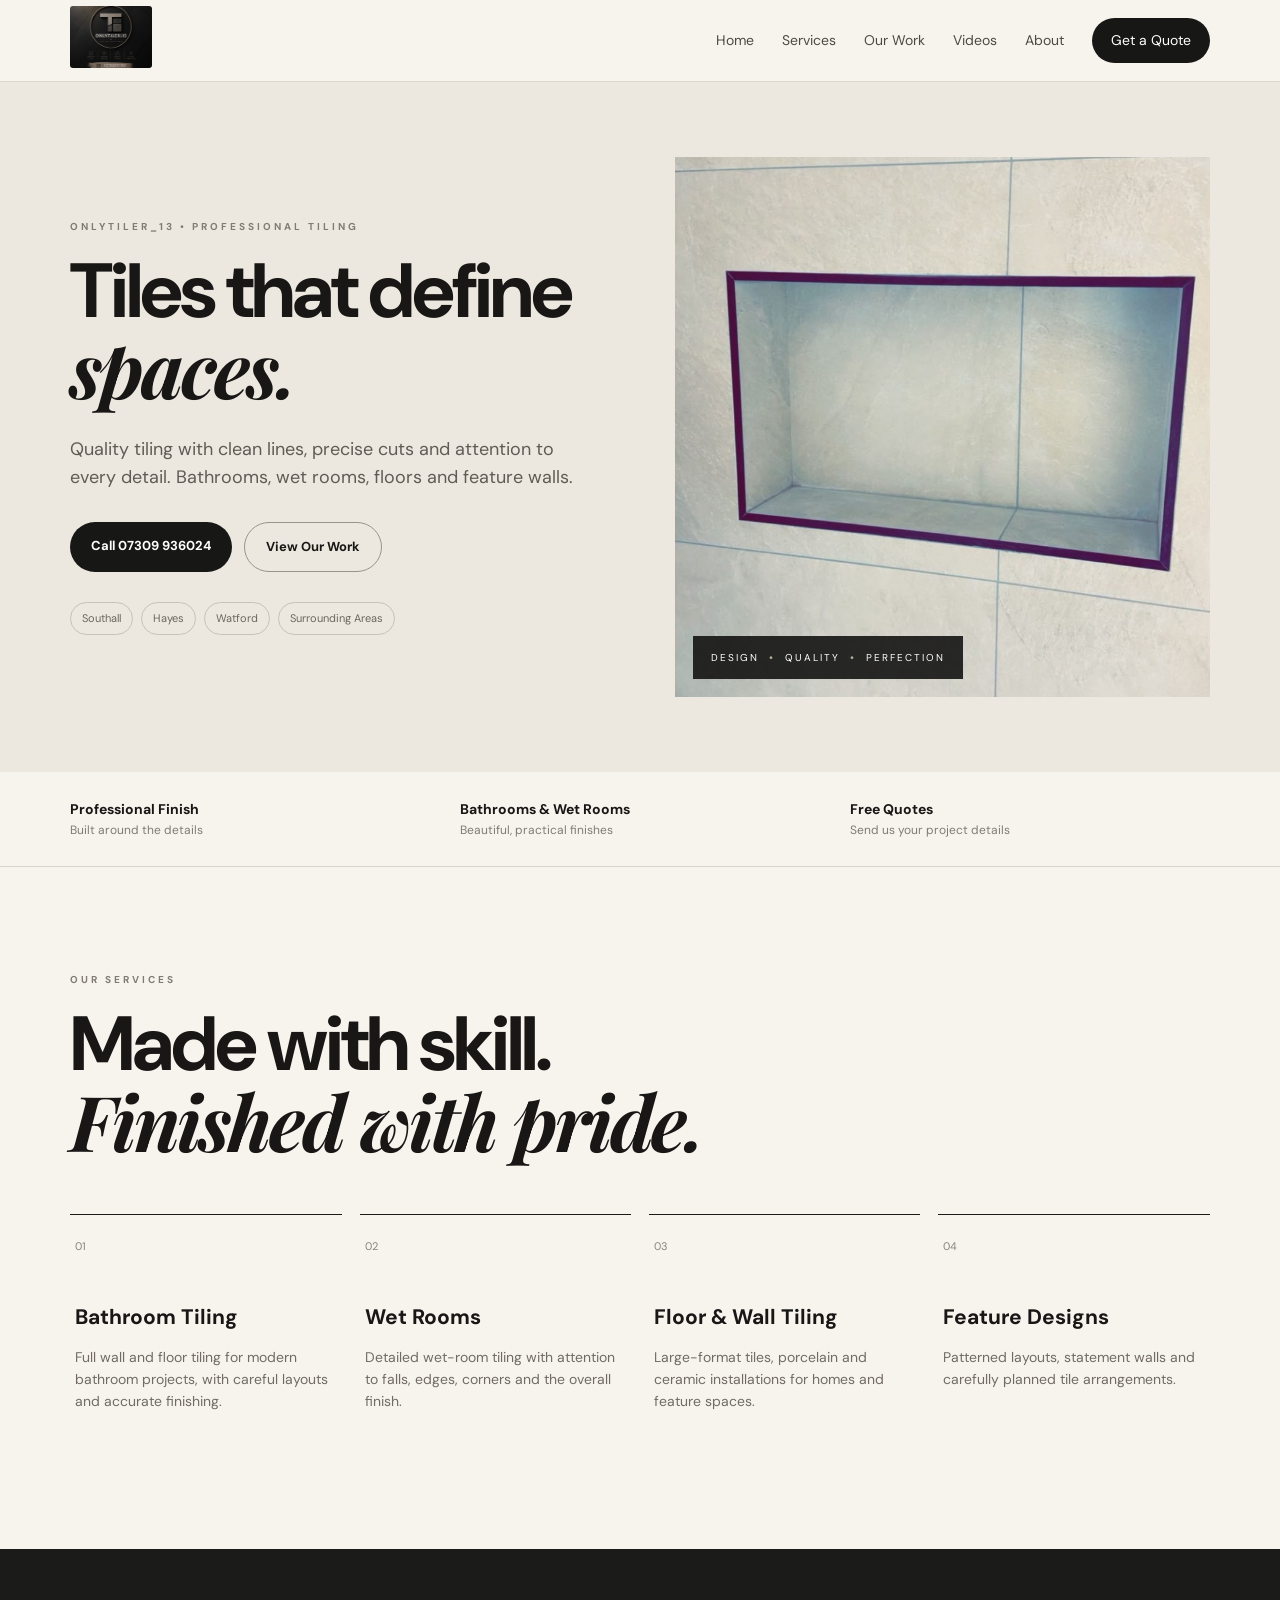
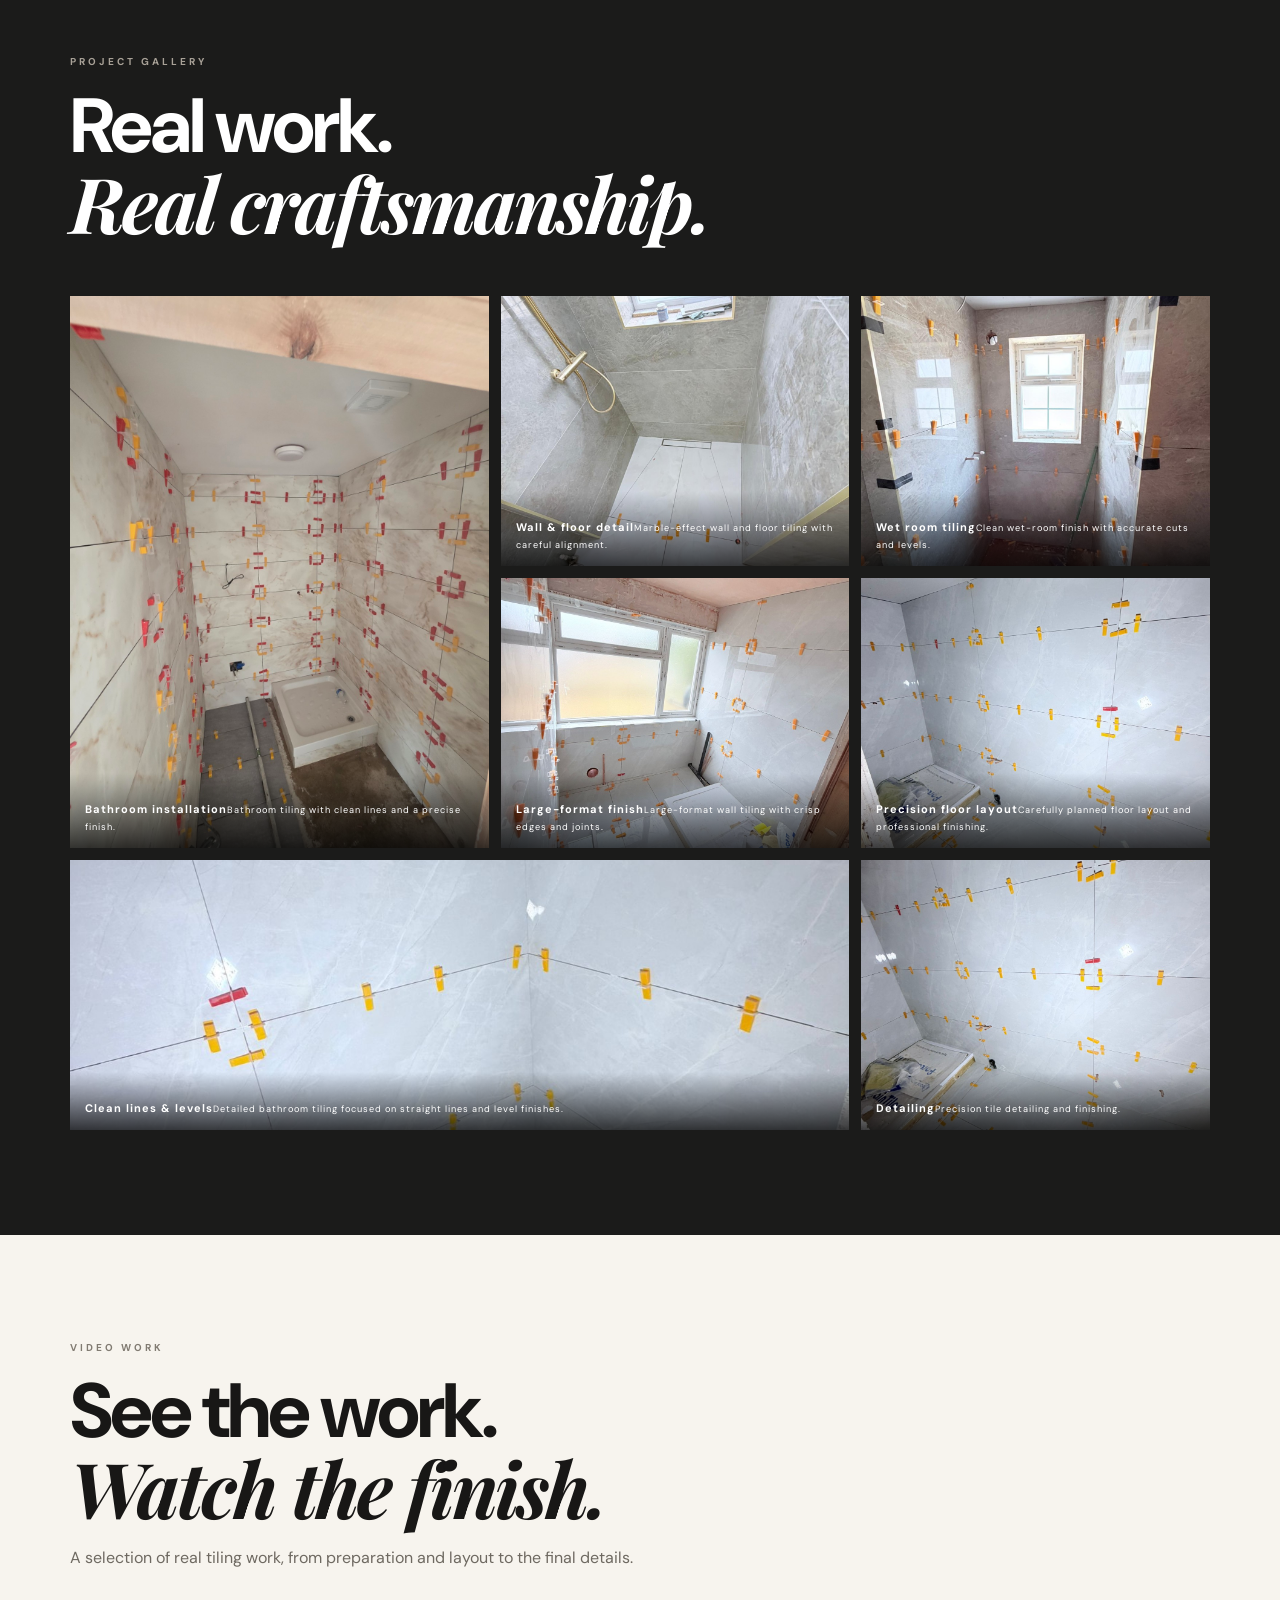
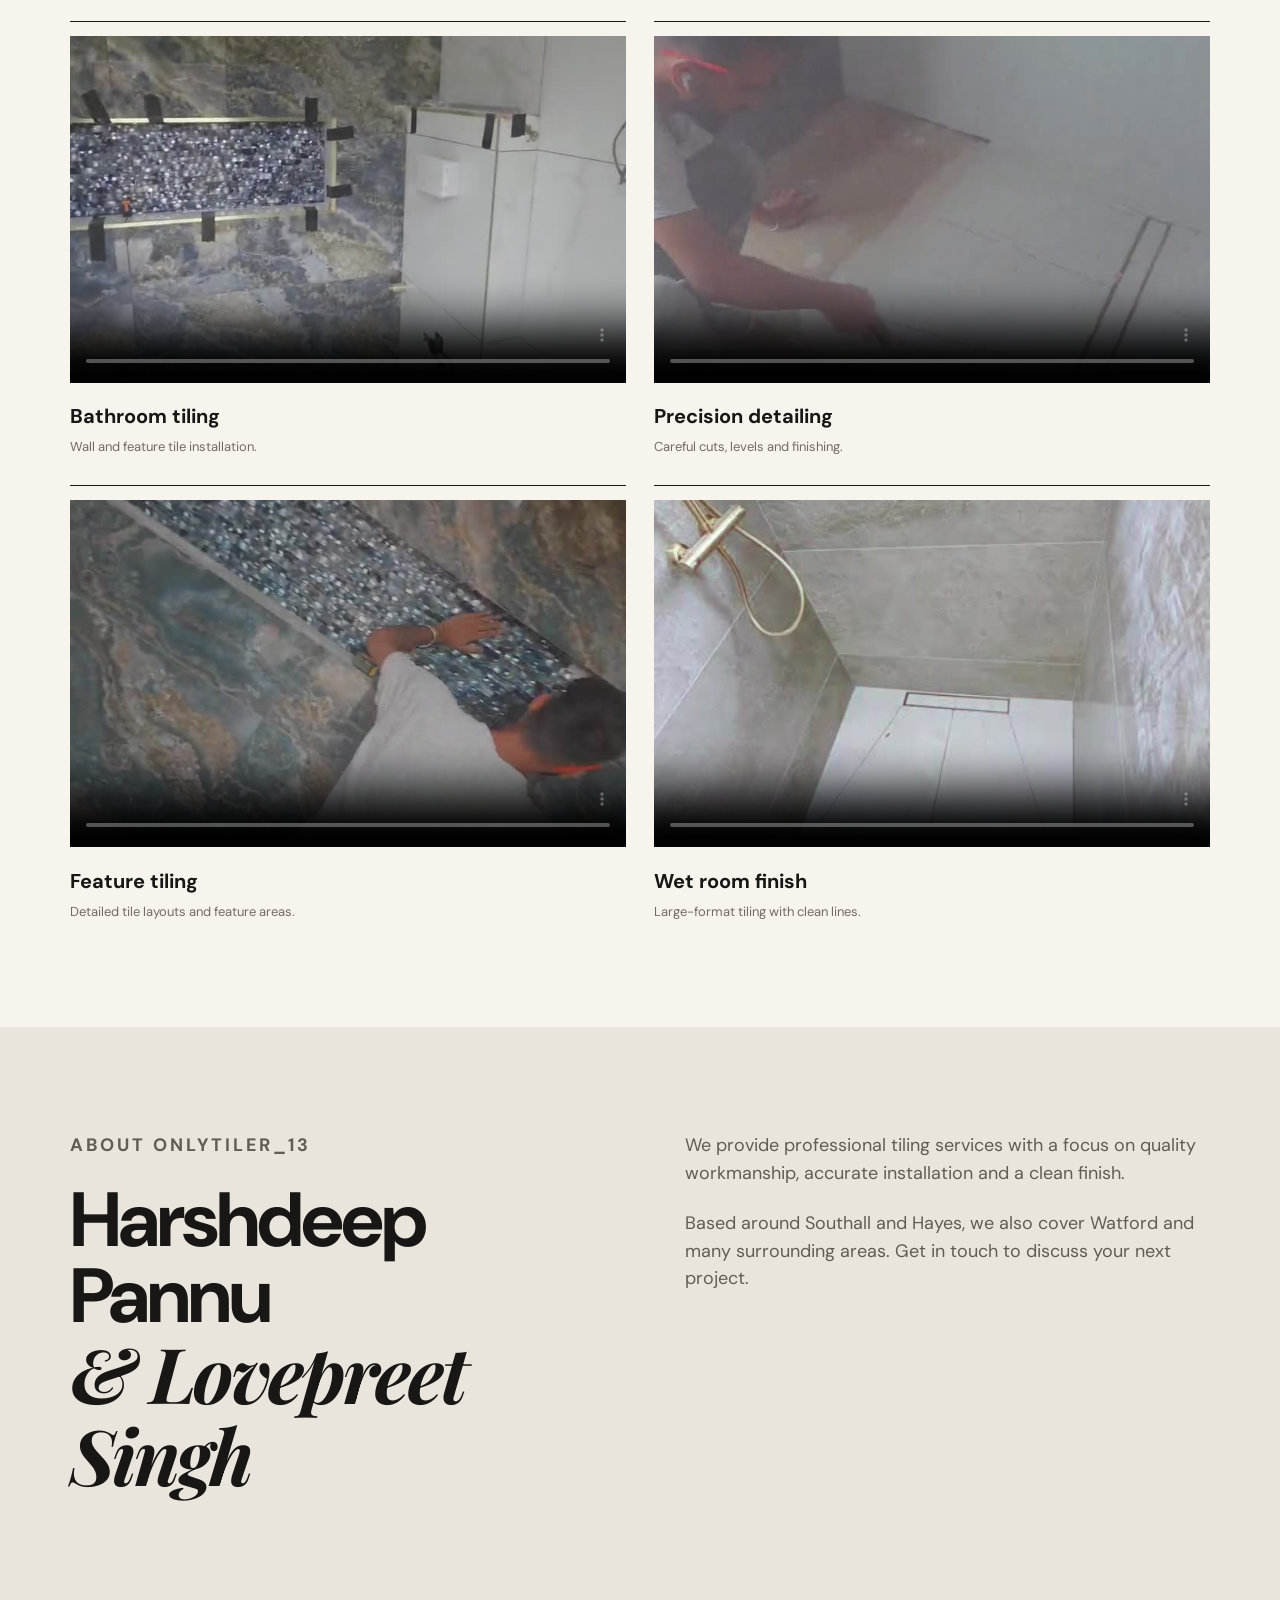
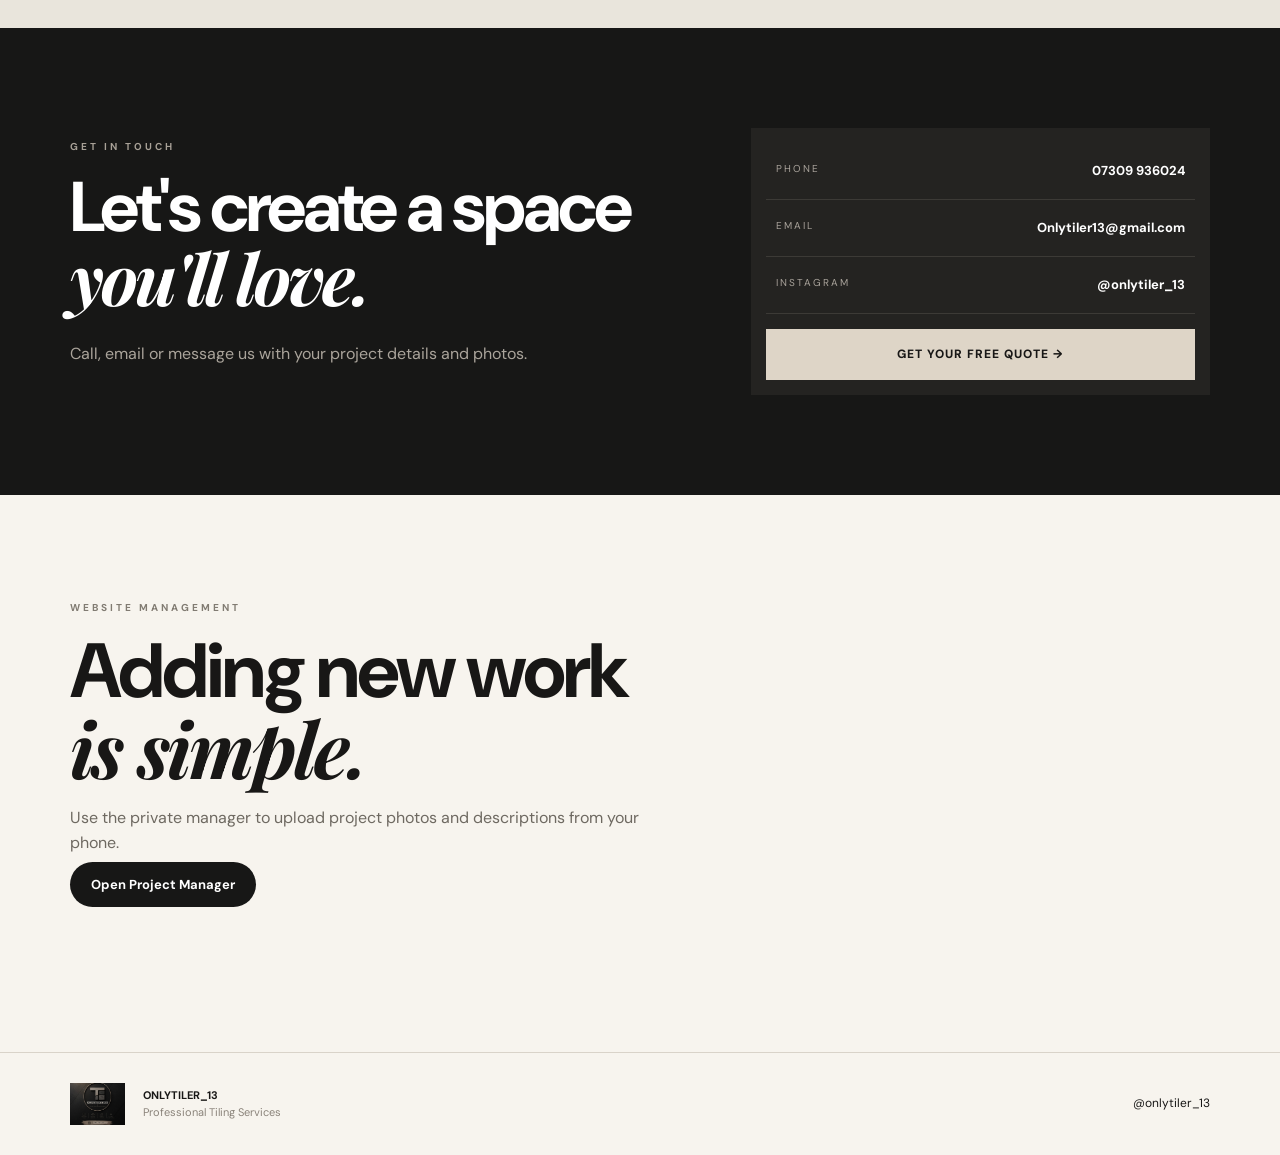
==== index.html @ 6ecb272d "Add files via upload" ====
<!DOCTYPE html>
<html lang="en">
<head>
<meta charset="UTF-8">
<meta name="viewport" content="width=device-width, initial-scale=1.0">
<meta name="description" content="OnlyTiler_13 — professional tiling by Harshdeep Pannu and Lovepreet Singh. Bathrooms, wet rooms, floors and feature tiling across Southall, Hayes, Watford and surrounding areas.">
<title>OnlyTiler_13 | Professional Tiling</title>
<link rel="preconnect" href="https://fonts.googleapis.com">
<link rel="preconnect" href="https://fonts.gstatic.com" crossorigin>
<link href="https://fonts.googleapis.com/css2?family=DM+Sans:wght@400;500;600;700&family=Playfair+Display:ital,wght@0,600;1,600&display=swap" rel="stylesheet">
<link rel="stylesheet" href="style.css">
</head>
<body>
<header class="nav">
  <a class="brand" href="#home"><img src="logo.jpg" alt="OnlyTiler_13 logo"></a>
  <button class="menu" aria-label="Menu">☰</button>
  <nav>
    <a href="#home">Home</a><a href="#services">Services</a><a href="#work">Our Work</a><a href="#videos">Videos</a><a href="#about">About</a>
    <a class="nav-cta" href="#contact">Get a Quote</a>
  </nav>
</header>

<main>
<section id="home" class="hero">
  <div class="hero-copy">
    <p class="eyebrow">ONLYTILER_13 • PROFESSIONAL TILING</p>
    <h1>Tiles that define <em>spaces.</em></h1>
    <p>Quality tiling with clean lines, precise cuts and attention to every detail. Bathrooms, wet rooms, floors and feature walls.</p>
    <div class="actions">
      <a class="btn dark" href="tel:07309936024">Call 07309 936024</a>
      <a class="btn outline" href="#work">View Our Work</a>
    </div>
    <div class="areas"><span>Southall</span><span>Hayes</span><span>Watford</span><span>Surrounding Areas</span></div>
  </div>
  <div class="hero-media">
    <img src="hero-new.jpg" alt="Bespoke tiled wall niche by OnlyTiler_13">
    <div class="floating">DESIGN <b>•</b> QUALITY <b>•</b> PERFECTION</div>
  </div>
</section>

<section class="intro">
  <div><b>Professional Finish</b><small>Built around the details</small></div>
  <div><b>Bathrooms & Wet Rooms</b><small>Beautiful, practical finishes</small></div>
  <div><b>Free Quotes</b><small>Send us your project details</small></div>
</section>

<section id="services" class="section">
  <div class="heading"><p class="eyebrow">OUR SERVICES</p><h2>Made with skill.<br><em>Finished with pride.</em></h2></div>
  <div class="service-grid">
    <article><i>01</i><h3>Bathroom Tiling</h3><p>Full wall and floor tiling for modern bathroom projects, with careful layouts and accurate finishing.</p></article>
    <article><i>02</i><h3>Wet Rooms</h3><p>Detailed wet-room tiling with attention to falls, edges, corners and the overall finish.</p></article>
    <article><i>03</i><h3>Floor & Wall Tiling</h3><p>Large-format tiles, porcelain and ceramic installations for homes and feature spaces.</p></article>
    <article><i>04</i><h3>Feature Designs</h3><p>Patterned layouts, statement walls and carefully planned tile arrangements.</p></article>
  </div>
</section>

<section id="work" class="section work">
  <div class="heading"><p class="eyebrow">PROJECT GALLERY</p><h2>Real work.<br><em>Real craftsmanship.</em></h2></div>
  <div class="gallery" id="projectGallery">
    <p class="section-lead">Loading our latest work…</p>
  </div>
</section>



<section id="videos" class="video-gallery section">
  <div class="heading">
    <p class="eyebrow">VIDEO WORK</p>
    <h2>See the work.<br><em>Watch the finish.</em></h2>
    <p class="section-lead">A selection of real tiling work, from preparation and layout to the final details.</p>
  </div>
  <div class="video-grid">
    <article class="video-card">
      <div class="video-frame"><video controls playsinline preload="metadata" poster="video-poster-2.jpg"><source src="tiling-2.mp4" type="video/mp4"></video></div>
      <h3>Bathroom tiling</h3><p>Wall and feature tile installation.</p>
    </article>
    <article class="video-card">
      <div class="video-frame"><video controls playsinline preload="metadata" poster="video-poster-3.jpg"><source src="tiling-3.mp4" type="video/mp4"></video></div>
      <h3>Precision detailing</h3><p>Careful cuts, levels and finishing.</p>
    </article>
    <article class="video-card">
      <div class="video-frame"><video controls playsinline preload="metadata" poster="video-poster-4.jpg"><source src="tiling-4.mp4" type="video/mp4"></video></div>
      <h3>Feature tiling</h3><p>Detailed tile layouts and feature areas.</p>
    </article>
    <article class="video-card">
      <div class="video-frame"><video controls playsinline preload="metadata" poster="video-poster-5.jpg"><source src="tiling-5.mp4" type="video/mp4"></video></div>
      <h3>Wet room finish</h3><p>Large-format tiling with clean lines.</p>
    </article>
  </div>
</section>

<section id="about" class="about section">
  <div><p class="eyebrow">ABOUT ONLYTILER_13</p><h2>Harshdeep Pannu<br><em>& Lovepreet Singh</em></h2></div>
  <div><p>We provide professional tiling services with a focus on quality workmanship, accurate installation and a clean finish.</p><p>Based around Southall and Hayes, we also cover Watford and many surrounding areas. Get in touch to discuss your next project.</p></div>
</section>

<section id="contact" class="contact">
  <div><p class="eyebrow">GET IN TOUCH</p><h2>Let's create a space<br><em>you'll love.</em></h2><p>Call, email or message us with your project details and photos.</p></div>
  <div class="contact-card">
    <a class="contact-row" href="tel:07309936024"><span>PHONE</span><b>07309 936024</b></a>
    <a class="contact-row" href="mailto:Onlytiler13@gmail.com"><span>EMAIL</span><b>Onlytiler13@gmail.com</b></a>
    <a class="contact-row" href="https://instagram.com/onlytiler_13" target="_blank" rel="noopener"><span>INSTAGRAM</span><b>@onlytiler_13</b></a>
    <a class="quote" href="tel:07309936024">GET YOUR FREE QUOTE →</a>
  </div>
</section>
</main>

<section class="admin-link section" aria-label="Website management">
  <div class="heading"><p class="eyebrow">WEBSITE MANAGEMENT</p><h2>Adding new work<br><em>is simple.</em></h2><p class="section-lead">Use the private manager to upload project photos and descriptions from your phone.</p><a class="btn dark" href="admin.html">Open Project Manager</a></div>
</section>

<footer>
  <img src="logo.jpg" alt="OnlyTiler_13">
  <div><b>ONLYTILER_13</b><span>Professional Tiling Services</span></div>
  <a href="https://instagram.com/onlytiler_13" target="_blank" rel="noopener">@onlytiler_13</a>
</footer>
<script>
document.querySelector('.menu').onclick=()=>document.querySelector('.nav').classList.toggle('open');
document.querySelectorAll('nav a').forEach(a=>a.onclick=()=>document.querySelector('.nav').classList.remove('open'));

fetch('projects.json').then(r=>r.json()).then(projects=>{
  const gallery=document.getElementById('projectGallery');
  if(!projects.length){ gallery.innerHTML='<p class="section-lead">New projects will appear here soon.</p>'; return; }
  gallery.innerHTML=projects.map((p,i)=>`<figure class="${i===0?'big ':''}${i===5?'wide':''}"><img src="${p.image}" alt="${p.title.replace(/"/g,'&quot;')}"><figcaption><strong>${p.title}</strong>${p.description?`<small>${p.description}</small>`:''}</figcaption></figure>`).join('');
}).catch(()=>{ document.getElementById('projectGallery').innerHTML='<p class="section-lead">Our latest work is being updated.</p>'; });
</script>
</body>
</html>
---- style.css ----
*{box-sizing:border-box}html{scroll-behavior:smooth}body{margin:0;background:#f7f4ee;color:#181716;font-family:"DM Sans",sans-serif;line-height:1.55}a{text-decoration:none;color:inherit}.nav{height:82px;padding:0 5.5%;display:flex;align-items:center;justify-content:space-between;position:sticky;top:0;z-index:20;background:rgba(247,244,238,.94);backdrop-filter:blur(15px);border-bottom:1px solid #ddd7cd}.brand img{width:82px;height:62px;object-fit:cover;object-position:center;border-radius:3px}.nav nav{display:flex;gap:28px;align-items:center;font-size:14px}.nav nav a{color:#4e4a43}.nav-cta{background:#171716;color:#fff!important;padding:12px 19px;border-radius:30px}.menu{display:none;border:0;background:none;font-size:25px}.hero{min-height:690px;padding:75px 5.5%;display:grid;grid-template-columns:1fr 1fr;gap:70px;align-items:center;background:#ece8df}.eyebrow{font-size:10px;letter-spacing:3px;font-weight:700;color:#817b72;margin:0 0 18px}.hero h1,.heading h2,.about h2,.contact h2,.video-section h2{font-size:clamp(48px,6vw,78px);line-height:.99;letter-spacing:-3px;margin:0 0 25px}.hero h1 em,.heading h2 em,.about h2 em,.contact h2 em,.video-section h2 em{font-family:"Playfair Display",serif}.hero-copy>p:not(.eyebrow){font-size:18px;max-width:590px;color:#605b54}.actions{display:flex;gap:12px;margin:30px 0}.btn{padding:14px 21px;border-radius:30px;font-weight:700;font-size:13px}.dark{background:#171716;color:#fff}.outline{border:1px solid #99938a}.areas{display:flex;flex-wrap:wrap;gap:8px;margin-top:28px}.areas span{border:1px solid #c8c1b7;padding:7px 11px;border-radius:20px;font-size:11px;color:#6c665e}.hero-media{height:540px;position:relative;overflow:hidden;background:#d0cbc1}.hero-media img{width:100%;height:100%;object-fit:cover;object-position:center}.floating{position:absolute;bottom:18px;left:18px;background:rgba(20,20,19,.9);color:#fff;padding:14px 18px;font-size:10px;letter-spacing:2px}.floating b{color:#b9ad9d;padding:0 5px}.intro{display:grid;grid-template-columns:repeat(3,1fr);gap:30px;padding:27px 5.5%;border-bottom:1px solid #d9d3c9}.intro div{display:flex;flex-direction:column}.intro b{font-size:14px}.intro small{color:#817b72;font-size:12px}.section{padding:105px 5.5%}.heading{margin-bottom:50px}.service-grid{display:grid;grid-template-columns:repeat(4,1fr);gap:18px}.service-grid article{border-top:1px solid #1b1a18;padding:18px 5px}.service-grid i{font-style:normal;font-size:11px;color:#8a837a}.service-grid h3{font-size:21px;margin:43px 0 9px}.service-grid p{font-size:14px;color:#716b63}.work{background:#1b1b1a;color:#fff}.work .eyebrow{color:#a8a197}.gallery{display:grid;grid-template-columns:1.2fr 1fr 1fr;gap:12px}.gallery figure{height:270px;margin:0;position:relative;overflow:hidden;background:#2c2b29}.gallery figure.big{height:552px;grid-row:span 2}.gallery figure.wide{grid-column:span 2}.gallery img{width:100%;height:100%;object-fit:cover;transition:transform .5s}.gallery figure:hover img{transform:scale(1.04)}figcaption{position:absolute;left:0;bottom:0;right:0;padding:28px 15px 13px;font-size:11px;letter-spacing:1px;background:linear-gradient(transparent,rgba(0,0,0,.75))}.video-section{padding:105px 5.5%;display:grid;grid-template-columns:.8fr 1.2fr;gap:70px;align-items:center}.video-section p:last-child{color:#6e6961;max-width:420px}.video-section video{width:100%;max-height:570px;object-fit:cover;background:#222}.about{display:grid;grid-template-columns:1fr 1fr;gap:90px;background:#e9e5dc}.about p{font-size:18px;color:#615c54;margin:0 0 22px}.contact{padding:100px 5.5%;background:#171716;color:#fff;display:grid;grid-template-columns:1fr .75fr;gap:70px;align-items:center}.contact .eyebrow{color:#a8a197}.contact h2{font-size:clamp(45px,5.5vw,72px)}.contact>div>p:last-child{color:#aaa49b}.contact-card{background:#242321;padding:15px}.contact-row{display:flex;justify-content:space-between;gap:20px;padding:18px 10px;border-bottom:1px solid #3c3a36}.contact-row span{font-size:10px;letter-spacing:2px;color:#a9a39b}.contact-row b{font-size:13px}.quote{display:block;background:#ded5c7;color:#181716;text-align:center;font-weight:800;font-size:12px;letter-spacing:1px;padding:16px;margin-top:15px}footer{padding:30px 5.5%;display:flex;align-items:center;gap:18px;background:#f7f4ee;border-top:1px solid #d9d3c9}footer img{width:55px;height:42px;object-fit:cover}footer div{display:flex;flex-direction:column;font-size:11px}footer div span{color:#8a837a}footer>a{margin-left:auto;font-size:12px}
@media(max-width:850px){.nav{height:70px}.menu{display:block}.nav nav{display:none;position:absolute;left:0;right:0;top:70px;padding:22px 5.5%;background:#f7f4ee;flex-direction:column;align-items:flex-start}.nav.open nav{display:flex}.hero{grid-template-columns:1fr;padding-top:55px}.hero-media{height:390px}.intro{grid-template-columns:1fr}.service-grid{grid-template-columns:1fr 1fr}.gallery{grid-template-columns:1fr 1fr}.gallery figure.big{grid-row:auto;height:270px}.video-section,.about,.contact{grid-template-columns:1fr;gap:35px}.video-section video{max-height:450px}footer{flex-wrap:wrap}footer>a{margin-left:0}}
@media(max-width:520px){.hero h1,.heading h2,.about h2,.contact h2,.video-section h2{letter-spacing:-2px}.service-grid,.gallery{grid-template-columns:1fr}.gallery figure,.gallery figure.big,.gallery figure.wide{height:300px;grid-column:auto;grid-row:auto}.contact-row{flex-direction:column;gap:5px}.hero-media{height:350px}}


.video-gallery{background:#f7f4ee}
.section-lead{max-width:600px;color:#6e6961;font-size:16px;margin-top:-10px}
.video-grid{display:grid;grid-template-columns:repeat(2,1fr);gap:28px}
.video-card{border-top:1px solid #1b1a18;padding-top:14px}
.video-frame{background:#1d1c1a;overflow:hidden;aspect-ratio:16/10}
.video-frame video{display:block;width:100%;height:100%;object-fit:cover;background:#1d1c1a}
.video-card h3{font-size:20px;margin:18px 0 5px}
.video-card p{font-size:13px;color:#716b63;margin:0}
.hero-media img{object-position:center}
@media(max-width:850px){.video-grid{grid-template-columns:1fr}}
@media(max-width:520px){.video-frame{aspect-ratio:9/12}}
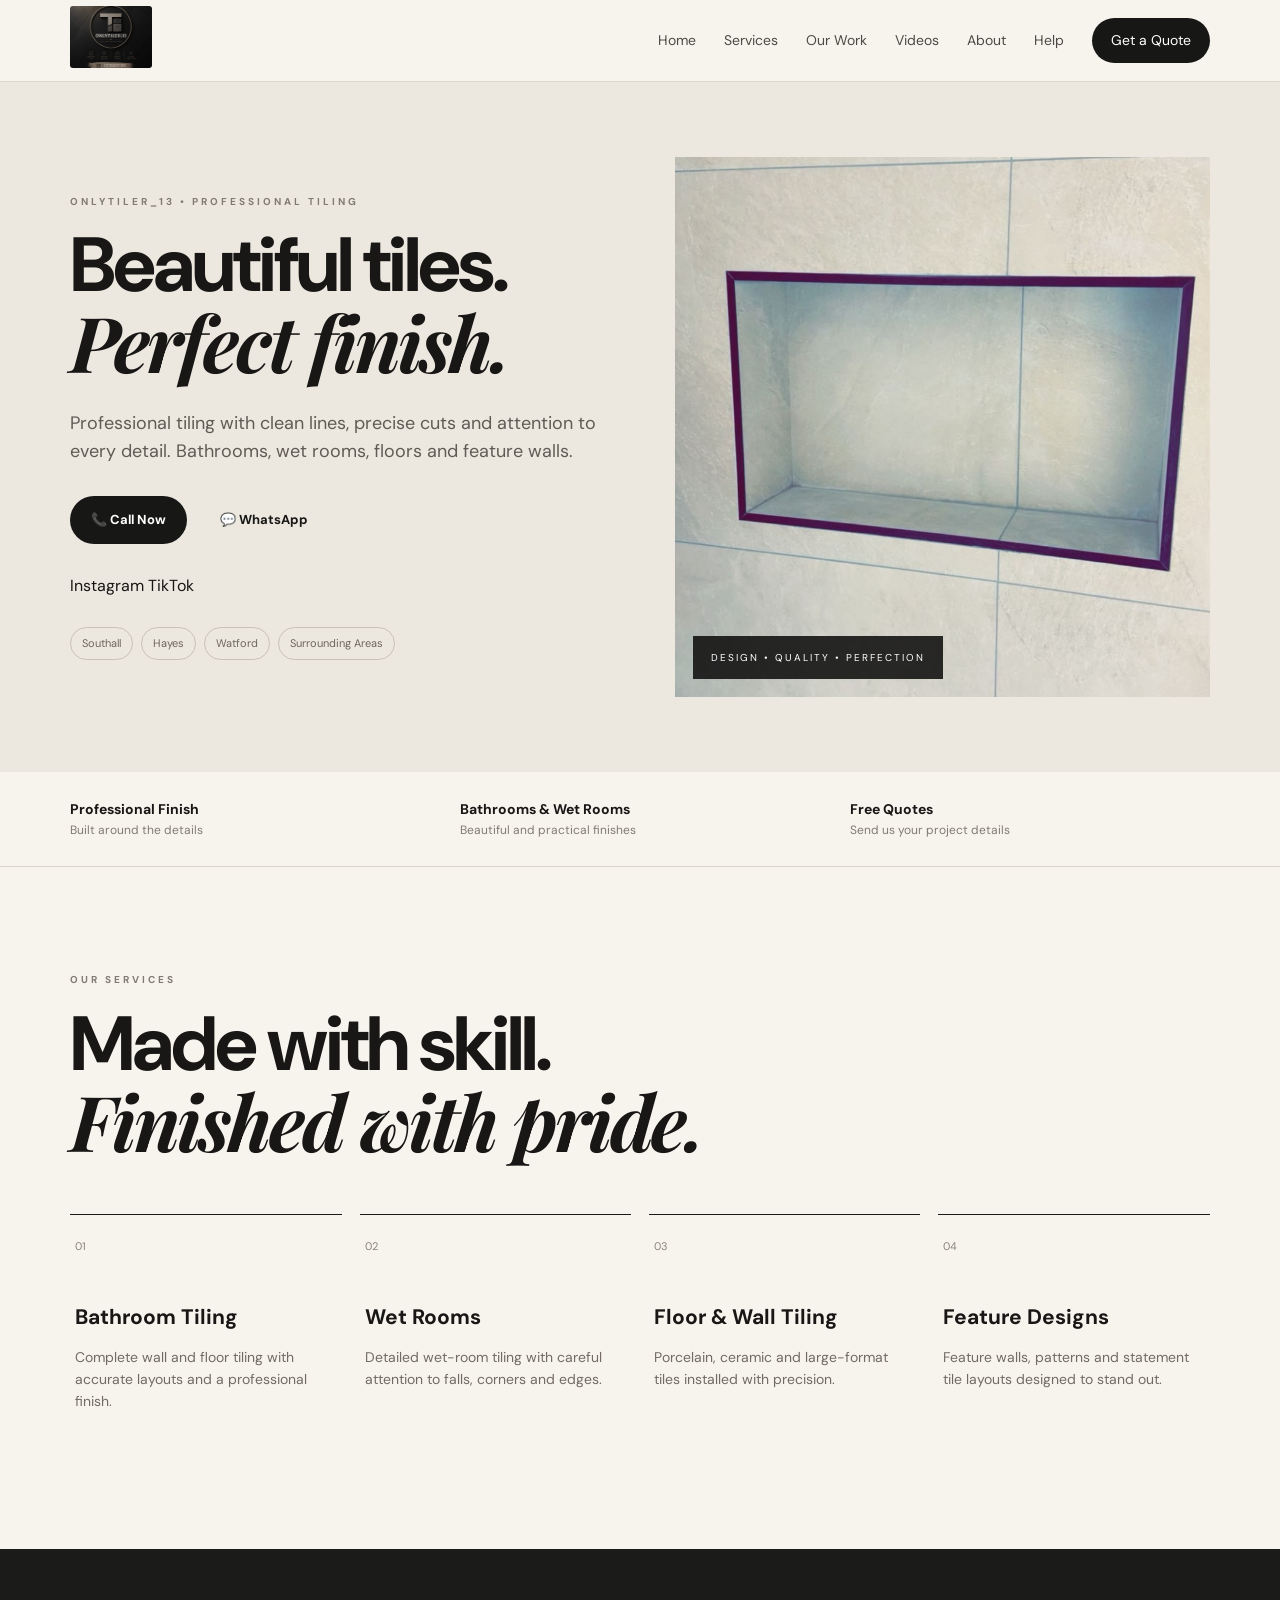
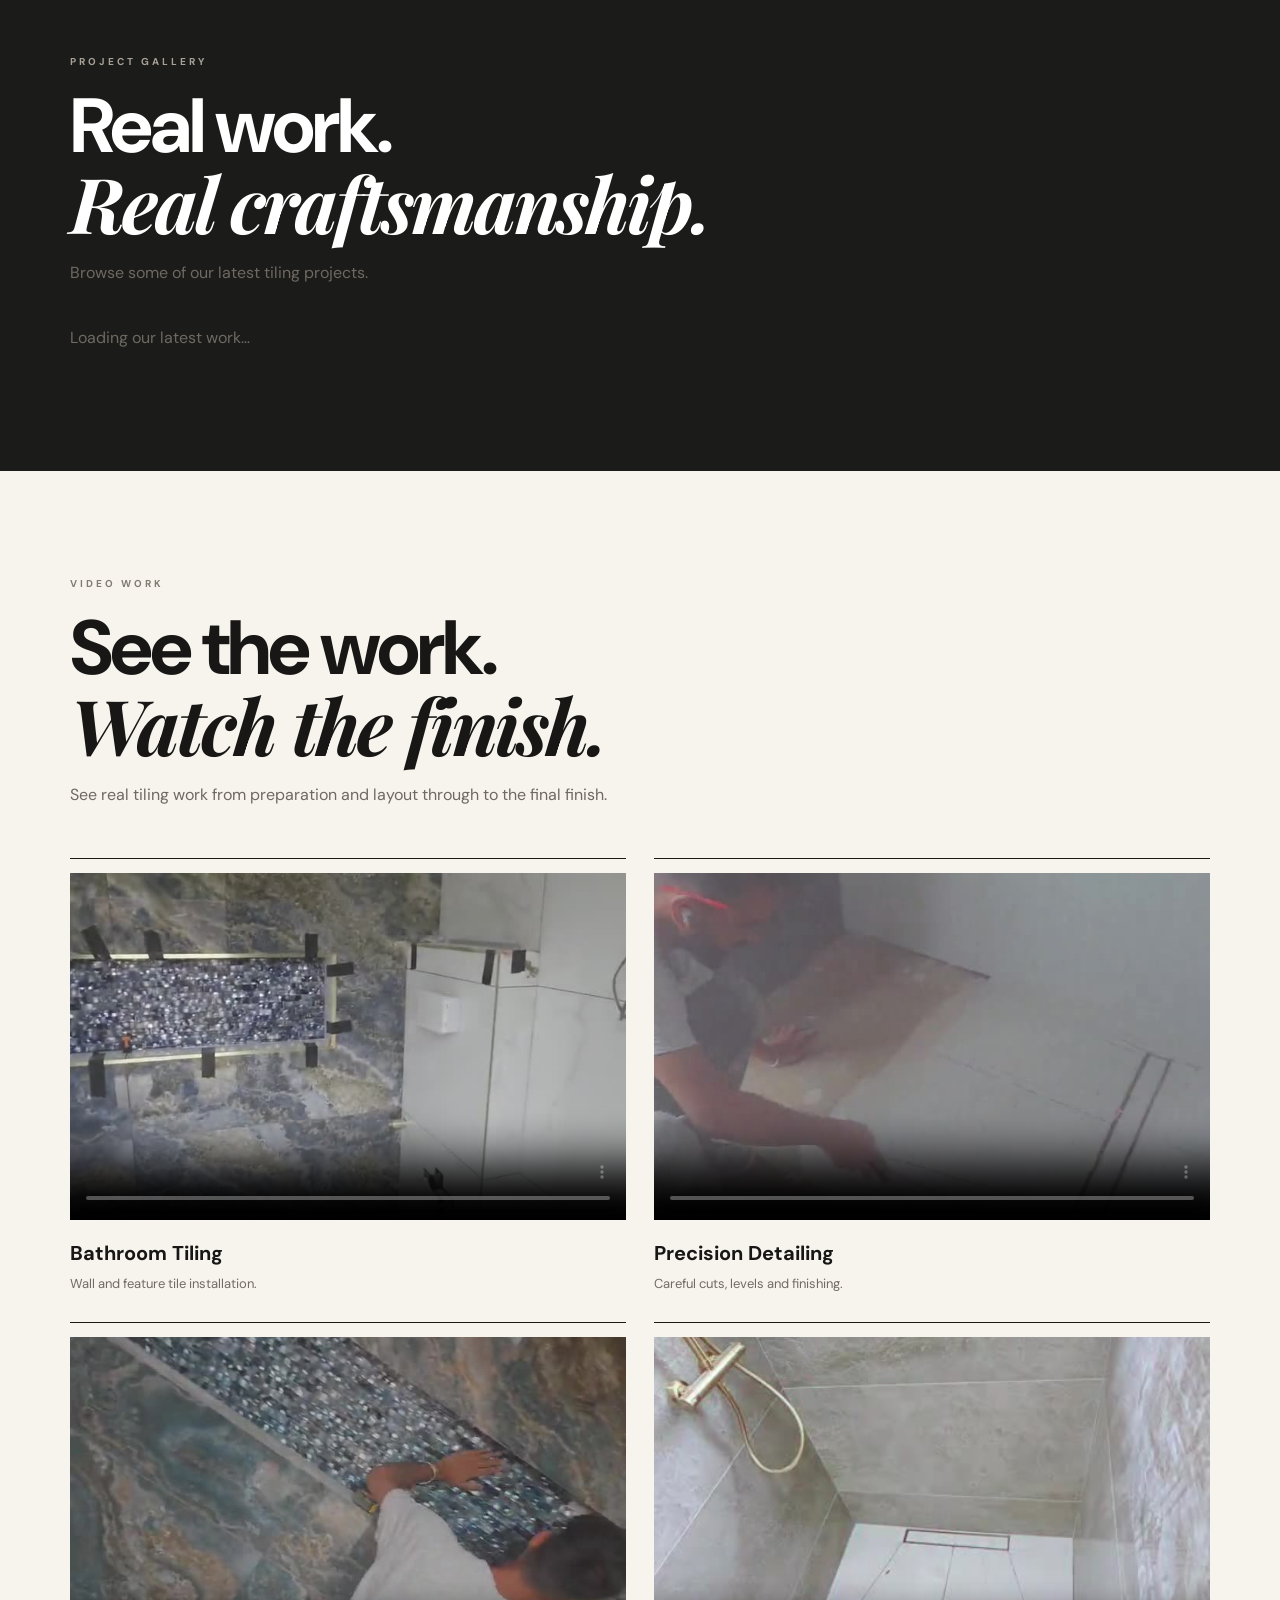
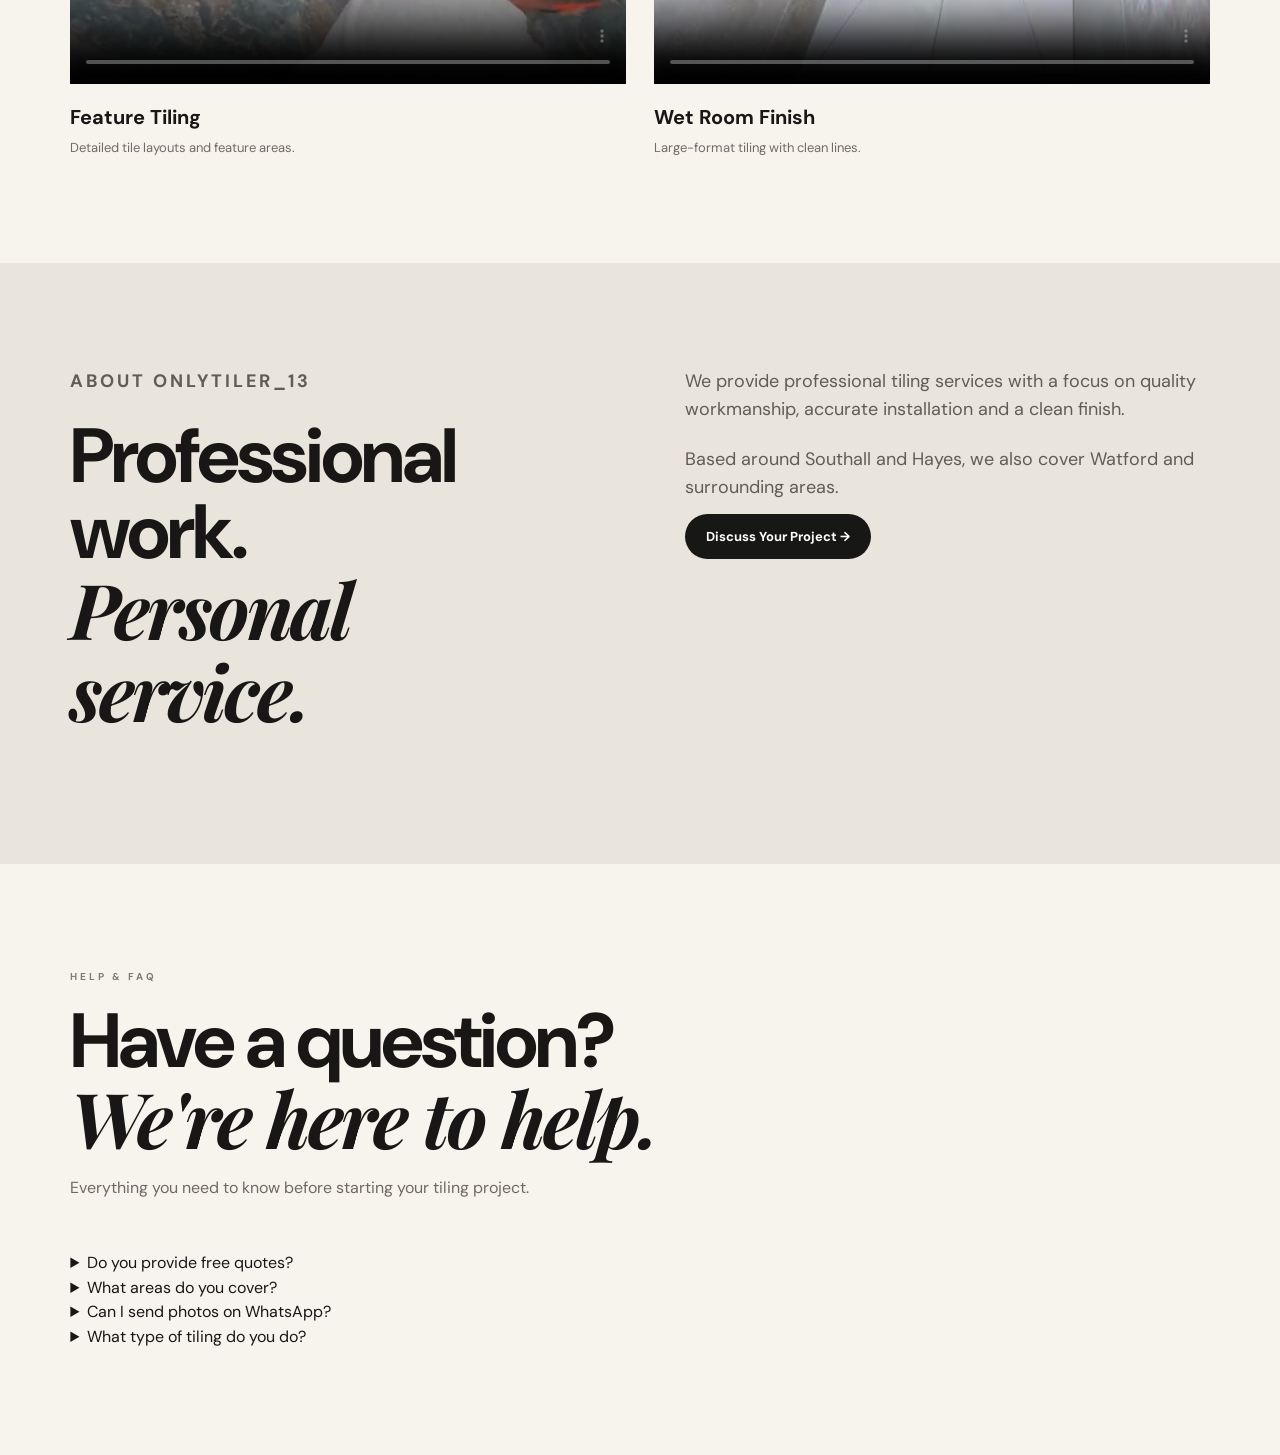
==== commit ebc5dc42: "Update index.html" ====
--- a/index.html
+++ b/index.html
@@ -3,126 +3,235 @@
 <head>
 <meta charset="UTF-8">
 <meta name="viewport" content="width=device-width, initial-scale=1.0">
-<meta name="description" content="OnlyTiler_13 — professional tiling by Harshdeep Pannu and Lovepreet Singh. Bathrooms, wet rooms, floors and feature tiling across Southall, Hayes, Watford and surrounding areas.">
+<meta name="description" content="OnlyTiler_13 — professional tiling services. Bathrooms, wet rooms, floors and feature tiling.">
 <title>OnlyTiler_13 | Professional Tiling</title>
+
 <link rel="preconnect" href="https://fonts.googleapis.com">
 <link rel="preconnect" href="https://fonts.gstatic.com" crossorigin>
 <link href="https://fonts.googleapis.com/css2?family=DM+Sans:wght@400;500;600;700&family=Playfair+Display:ital,wght@0,600;1,600&display=swap" rel="stylesheet">
 <link rel="stylesheet" href="style.css">
 </head>
+
 <body>
+
 <header class="nav">
-  <a class="brand" href="#home"><img src="logo.jpg" alt="OnlyTiler_13 logo"></a>
-  <button class="menu" aria-label="Menu">☰</button>
+  <a class="brand" href="#home">
+    <img src="logo.jpg" alt="OnlyTiler_13 logo">
+  </a>
+
+  <button class="menu" aria-label="Open menu">☰</button>
+
   <nav>
-    <a href="#home">Home</a><a href="#services">Services</a><a href="#work">Our Work</a><a href="#videos">Videos</a><a href="#about">About</a>
+    <a href="#home">Home</a>
+    <a href="#services">Services</a>
+    <a href="#work">Our Work</a>
+    <a href="#videos">Videos</a>
+    <a href="#about">About</a>
+    <a href="#help">Help</a>
     <a class="nav-cta" href="#contact">Get a Quote</a>
   </nav>
 </header>
 
 <main>
+
 <section id="home" class="hero">
   <div class="hero-copy">
     <p class="eyebrow">ONLYTILER_13 • PROFESSIONAL TILING</p>
-    <h1>Tiles that define <em>spaces.</em></h1>
-    <p>Quality tiling with clean lines, precise cuts and attention to every detail. Bathrooms, wet rooms, floors and feature walls.</p>
+
+    <h1>Beautiful tiles.<br><em>Perfect finish.</em></h1>
+
+    <p>
+      Professional tiling with clean lines, precise cuts and attention
+      to every detail. Bathrooms, wet rooms, floors and feature walls.
+    </p>
+
     <div class="actions">
-      <a class="btn dark" href="tel:07309936024">Call 07309 936024</a>
-      <a class="btn outline" href="#work">View Our Work</a>
+      <a class="btn dark" href="tel:07309936024">📞 Call Now</a>
+      <a class="btn whatsapp" href="https://wa.me/447309936024" target="_blank" rel="noopener">💬 WhatsApp</a>
     </div>
-    <div class="areas"><span>Southall</span><span>Hayes</span><span>Watford</span><span>Surrounding Areas</span></div>
-  </div>
+
+    <div class="social-buttons">
+      <a href="https://instagram.com/onlytiler_13" target="_blank" rel="noopener">Instagram</a>
+      <a href="https://www.tiktok.com/@onlytiler_13" target="_blank" rel="noopener">TikTok</a>
+    </div>
+
+    <div class="areas">
+      <span>Southall</span>
+      <span>Hayes</span>
+      <span>Watford</span>
+      <span>Surrounding Areas</span>
+    </div>
+  </div>
+
   <div class="hero-media">
-    <img src="hero-new.jpg" alt="Bespoke tiled wall niche by OnlyTiler_13">
-    <div class="floating">DESIGN <b>•</b> QUALITY <b>•</b> PERFECTION</div>
+    <img src="hero-new.jpg" alt="Professional tiling work">
+    <div class="floating">DESIGN • QUALITY • PERFECTION</div>
   </div>
 </section>
 
 <section class="intro">
-  <div><b>Professional Finish</b><small>Built around the details</small></div>
-  <div><b>Bathrooms & Wet Rooms</b><small>Beautiful, practical finishes</small></div>
-  <div><b>Free Quotes</b><small>Send us your project details</small></div>
+  <div>
+    <b>Professional Finish</b>
+    <small>Built around the details</small>
+  </div>
+
+  <div>
+    <b>Bathrooms & Wet Rooms</b>
+    <small>Beautiful and practical finishes</small>
+  </div>
+
+  <div>
+    <b>Free Quotes</b>
+    <small>Send us your project details</small>
+  </div>
 </section>
 
 <section id="services" class="section">
-  <div class="heading"><p class="eyebrow">OUR SERVICES</p><h2>Made with skill.<br><em>Finished with pride.</em></h2></div>
+  <div class="heading">
+    <p class="eyebrow">OUR SERVICES</p>
+    <h2>Made with skill.<br><em>Finished with pride.</em></h2>
+  </div>
+
   <div class="service-grid">
-    <article><i>01</i><h3>Bathroom Tiling</h3><p>Full wall and floor tiling for modern bathroom projects, with careful layouts and accurate finishing.</p></article>
-    <article><i>02</i><h3>Wet Rooms</h3><p>Detailed wet-room tiling with attention to falls, edges, corners and the overall finish.</p></article>
-    <article><i>03</i><h3>Floor & Wall Tiling</h3><p>Large-format tiles, porcelain and ceramic installations for homes and feature spaces.</p></article>
-    <article><i>04</i><h3>Feature Designs</h3><p>Patterned layouts, statement walls and carefully planned tile arrangements.</p></article>
+    <article>
+      <i>01</i>
+      <h3>Bathroom Tiling</h3>
+      <p>Complete wall and floor tiling with accurate layouts and a professional finish.</p>
+    </article>
+
+    <article>
+      <i>02</i>
+      <h3>Wet Rooms</h3>
+      <p>Detailed wet-room tiling with careful attention to falls, corners and edges.</p>
+    </article>
+
+    <article>
+      <i>03</i>
+      <h3>Floor & Wall Tiling</h3>
+      <p>Porcelain, ceramic and large-format tiles installed with precision.</p>
+    </article>
+
+    <article>
+      <i>04</i>
+      <h3>Feature Designs</h3>
+      <p>Feature walls, patterns and statement tile layouts designed to stand out.</p>
+    </article>
   </div>
 </section>
 
 <section id="work" class="section work">
-  <div class="heading"><p class="eyebrow">PROJECT GALLERY</p><h2>Real work.<br><em>Real craftsmanship.</em></h2></div>
+  <div class="heading">
+    <p class="eyebrow">PROJECT GALLERY</p>
+    <h2>Real work.<br><em>Real craftsmanship.</em></h2>
+    <p class="section-lead">Browse some of our latest tiling projects.</p>
+  </div>
+
   <div class="gallery" id="projectGallery">
     <p class="section-lead">Loading our latest work…</p>
   </div>
 </section>
 
-
-
 <section id="videos" class="video-gallery section">
   <div class="heading">
     <p class="eyebrow">VIDEO WORK</p>
     <h2>See the work.<br><em>Watch the finish.</em></h2>
-    <p class="section-lead">A selection of real tiling work, from preparation and layout to the final details.</p>
-  </div>
+    <p class="section-lead">
+      See real tiling work from preparation and layout through to the final finish.
+    </p>
+  </div>
+
   <div class="video-grid">
-    <article class="video-card">
-      <div class="video-frame"><video controls playsinline preload="metadata" poster="video-poster-2.jpg"><source src="tiling-2.mp4" type="video/mp4"></video></div>
-      <h3>Bathroom tiling</h3><p>Wall and feature tile installation.</p>
-    </article>
-    <article class="video-card">
-      <div class="video-frame"><video controls playsinline preload="metadata" poster="video-poster-3.jpg"><source src="tiling-3.mp4" type="video/mp4"></video></div>
-      <h3>Precision detailing</h3><p>Careful cuts, levels and finishing.</p>
-    </article>
-    <article class="video-card">
-      <div class="video-frame"><video controls playsinline preload="metadata" poster="video-poster-4.jpg"><source src="tiling-4.mp4" type="video/mp4"></video></div>
-      <h3>Feature tiling</h3><p>Detailed tile layouts and feature areas.</p>
-    </article>
-    <article class="video-card">
-      <div class="video-frame"><video controls playsinline preload="metadata" poster="video-poster-5.jpg"><source src="tiling-5.mp4" type="video/mp4"></video></div>
-      <h3>Wet room finish</h3><p>Large-format tiling with clean lines.</p>
-    </article>
+
+    <article class="video-card">
+      <div class="video-frame">
+        <video controls playsinline preload="metadata" poster="video-poster-2.jpg">
+          <source src="tiling-2.mp4" type="video/mp4">
+        </video>
+      </div>
+      <h3>Bathroom Tiling</h3>
+      <p>Wall and feature tile installation.</p>
+    </article>
+
+    <article class="video-card">
+      <div class="video-frame">
+        <video controls playsinline preload="metadata" poster="video-poster-3.jpg">
+          <source src="tiling-3.mp4" type="video/mp4">
+        </video>
+      </div>
+      <h3>Precision Detailing</h3>
+      <p>Careful cuts, levels and finishing.</p>
+    </article>
+
+    <article class="video-card">
+      <div class="video-frame">
+        <video controls playsinline preload="metadata" poster="video-poster-4.jpg">
+          <source src="tiling-4.mp4" type="video/mp4">
+        </video>
+      </div>
+      <h3>Feature Tiling</h3>
+      <p>Detailed tile layouts and feature areas.</p>
+    </article>
+
+    <article class="video-card">
+      <div class="video-frame">
+        <video controls playsinline preload="metadata" poster="video-poster-5.jpg">
+          <source src="tiling-5.mp4" type="video/mp4">
+        </video>
+      </div>
+      <h3>Wet Room Finish</h3>
+      <p>Large-format tiling with clean lines.</p>
+    </article>
+
   </div>
 </section>
 
 <section id="about" class="about section">
-  <div><p class="eyebrow">ABOUT ONLYTILER_13</p><h2>Harshdeep Pannu<br><em>& Lovepreet Singh</em></h2></div>
-  <div><p>We provide professional tiling services with a focus on quality workmanship, accurate installation and a clean finish.</p><p>Based around Southall and Hayes, we also cover Watford and many surrounding areas. Get in touch to discuss your next project.</p></div>
-</section>
-
-<section id="contact" class="contact">
-  <div><p class="eyebrow">GET IN TOUCH</p><h2>Let's create a space<br><em>you'll love.</em></h2><p>Call, email or message us with your project details and photos.</p></div>
-  <div class="contact-card">
-    <a class="contact-row" href="tel:07309936024"><span>PHONE</span><b>07309 936024</b></a>
-    <a class="contact-row" href="mailto:Onlytiler13@gmail.com"><span>EMAIL</span><b>Onlytiler13@gmail.com</b></a>
-    <a class="contact-row" href="https://instagram.com/onlytiler_13" target="_blank" rel="noopener"><span>INSTAGRAM</span><b>@onlytiler_13</b></a>
-    <a class="quote" href="tel:07309936024">GET YOUR FREE QUOTE →</a>
-  </div>
-</section>
-</main>
-
-<section class="admin-link section" aria-label="Website management">
-  <div class="heading"><p class="eyebrow">WEBSITE MANAGEMENT</p><h2>Adding new work<br><em>is simple.</em></h2><p class="section-lead">Use the private manager to upload project photos and descriptions from your phone.</p><a class="btn dark" href="admin.html">Open Project Manager</a></div>
-</section>
-
-<footer>
-  <img src="logo.jpg" alt="OnlyTiler_13">
-  <div><b>ONLYTILER_13</b><span>Professional Tiling Services</span></div>
-  <a href="https://instagram.com/onlytiler_13" target="_blank" rel="noopener">@onlytiler_13</a>
-</footer>
-<script>
-document.querySelector('.menu').onclick=()=>document.querySelector('.nav').classList.toggle('open');
-document.querySelectorAll('nav a').forEach(a=>a.onclick=()=>document.querySelector('.nav').classList.remove('open'));
-
-fetch('projects.json').then(r=>r.json()).then(projects=>{
-  const gallery=document.getElementById('projectGallery');
-  if(!projects.length){ gallery.innerHTML='<p class="section-lead">New projects will appear here soon.</p>'; return; }
-  gallery.innerHTML=projects.map((p,i)=>`<figure class="${i===0?'big ':''}${i===5?'wide':''}"><img src="${p.image}" alt="${p.title.replace(/"/g,'&quot;')}"><figcaption><strong>${p.title}</strong>${p.description?`<small>${p.description}</small>`:''}</figcaption></figure>`).join('');
-}).catch(()=>{ document.getElementById('projectGallery').innerHTML='<p class="section-lead">Our latest work is being updated.</p>'; });
-</script>
-</body>
-</html>+  <div>
+    <p class="eyebrow">ABOUT ONLYTILER_13</p>
+    <h2>Professional work.<br><em>Personal service.</em></h2>
+  </div>
+
+  <div>
+    <p>
+      We provide professional tiling services with a focus on quality
+      workmanship, accurate installation and a clean finish.
+    </p>
+
+    <p>
+      Based around Southall and Hayes, we also cover Watford and
+      surrounding areas.
+    </p>
+
+    <a class="btn dark" href="#contact">Discuss Your Project →</a>
+  </div>
+</section>
+
+<section id="help" class="help section">
+  <div class="heading">
+    <p class="eyebrow">HELP & FAQ</p>
+    <h2>Have a question?<br><em>We're here to help.</em></h2>
+    <p class="section-lead">
+      Everything you need to know before starting your tiling project.
+    </p>
+  </div>
+
+  <div class="faq-grid">
+
+    <details>
+      <summary>Do you provide free quotes?</summary>
+      <p>Yes. Send us details of your project and photos, and we can discuss your requirements and provide a quote.</p>
+    </details>
+
+    <details>
+      <summary>What areas do you cover?</summary>
+      <p>We mainly cover Southall, Hayes, Watford and surrounding areas.</p>
+    </details>
+
+    <details>
+      <summary>Can I send photos on WhatsApp?</summary>
+      <p>Yes. WhatsApp is one of the easiest ways to send photos and information about your project.</p>
+    </details>
+
+    <details>
+      <summary>What type of tiling do you do?</summary>
+      <p>Bathrooms, wet rooms, floors, walls, feature areas, porcelain, ceramic and large-format til
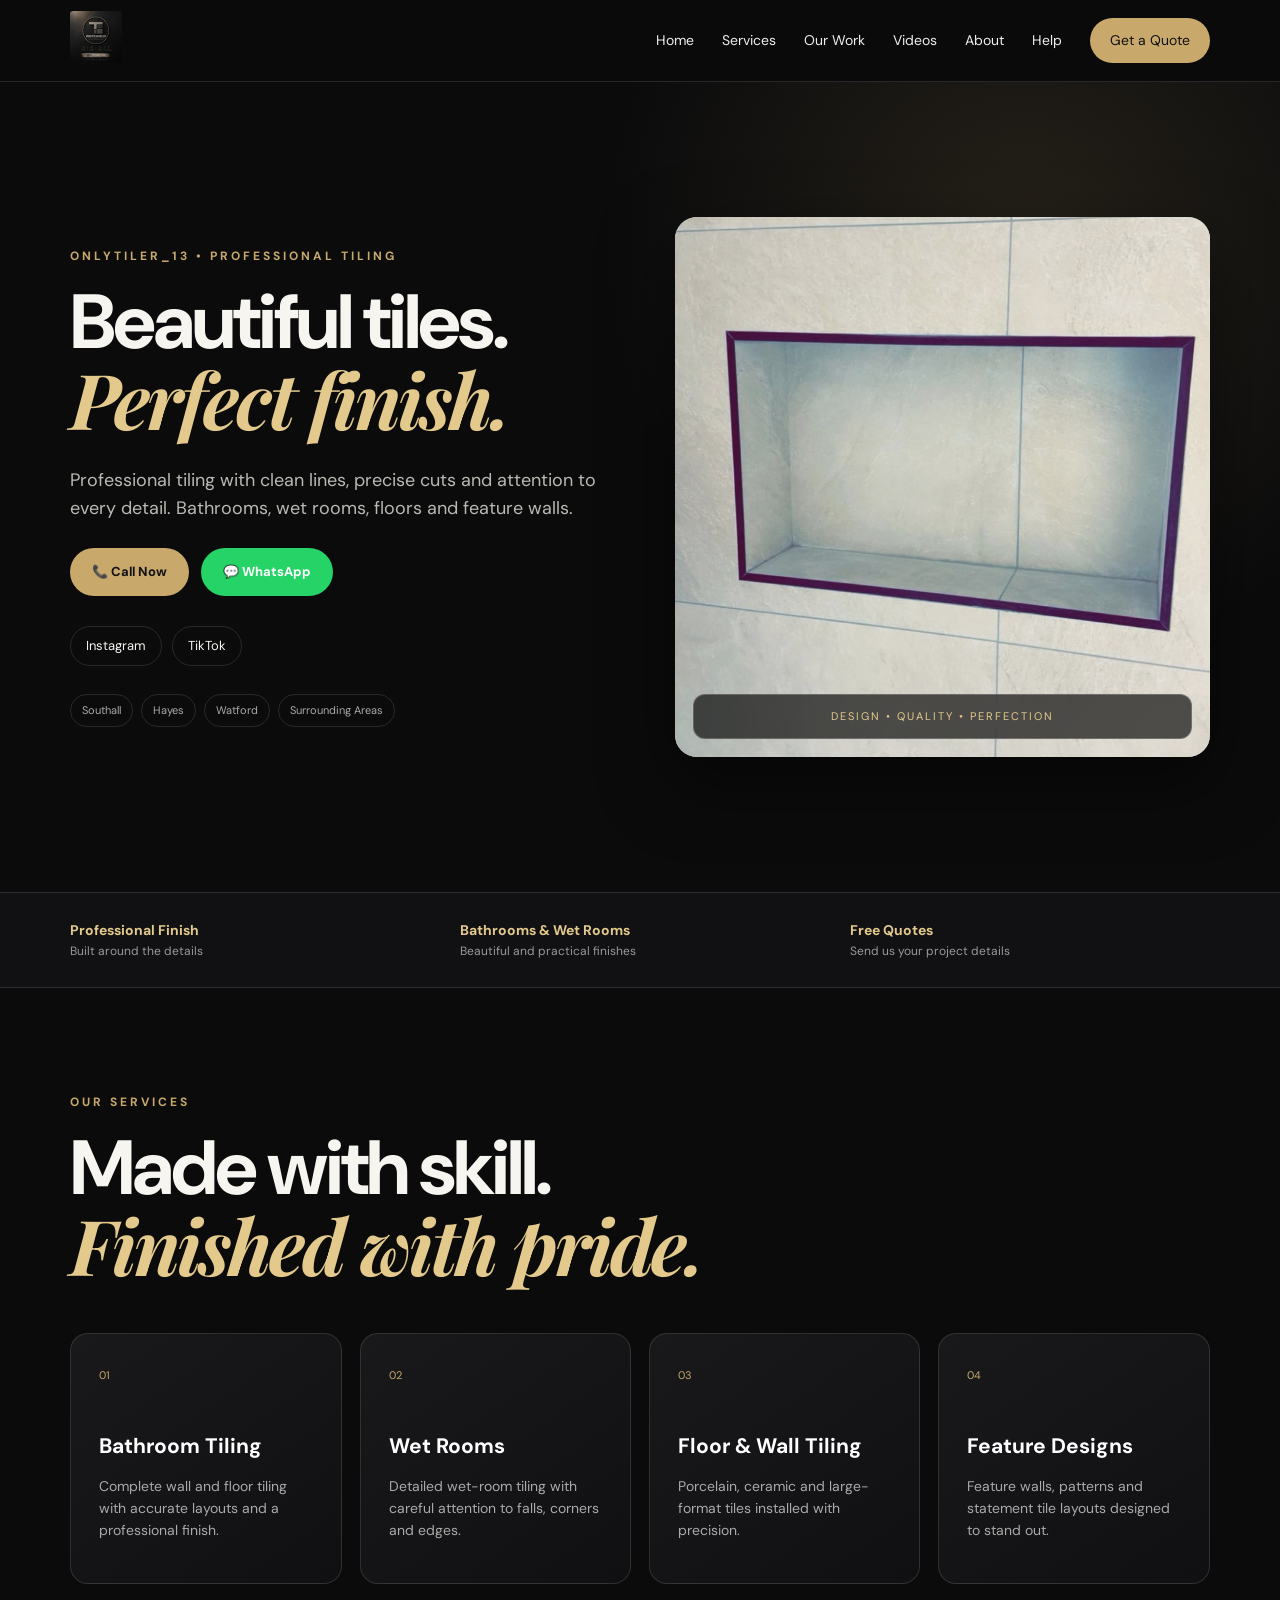
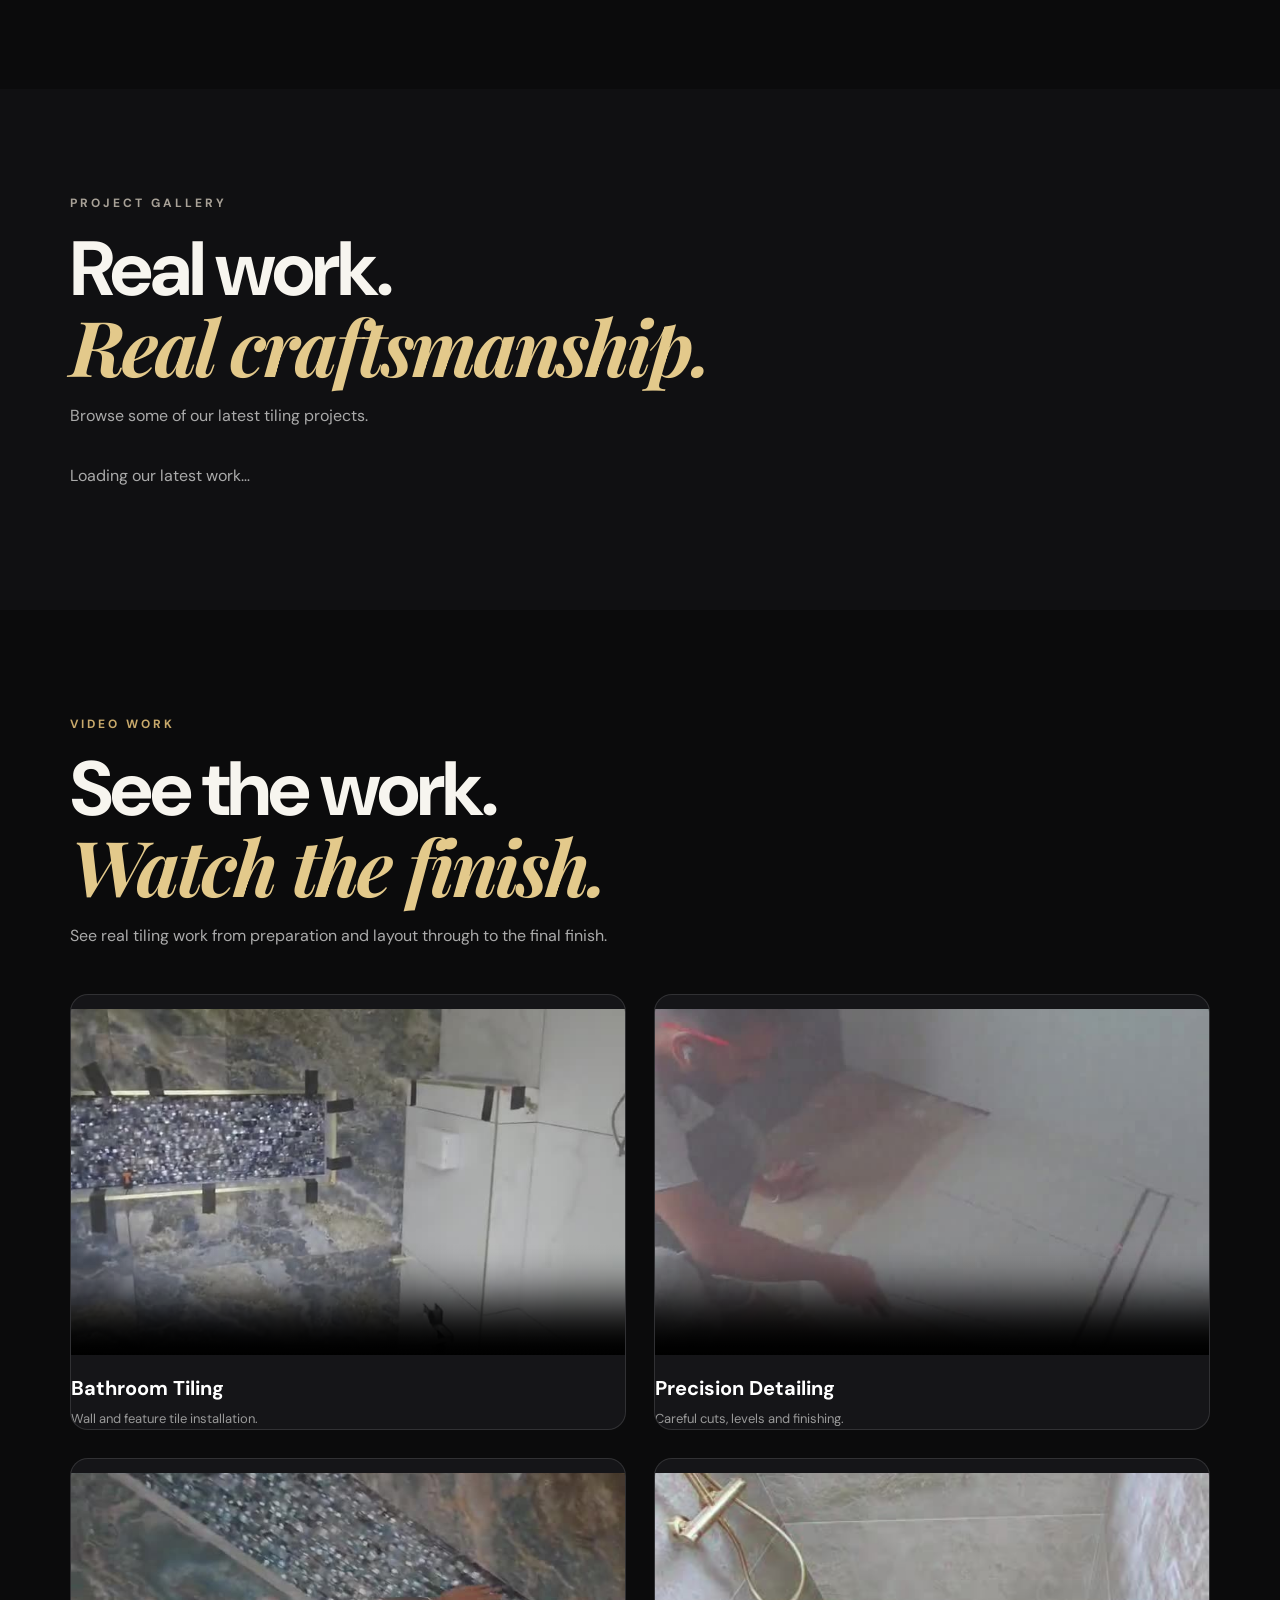
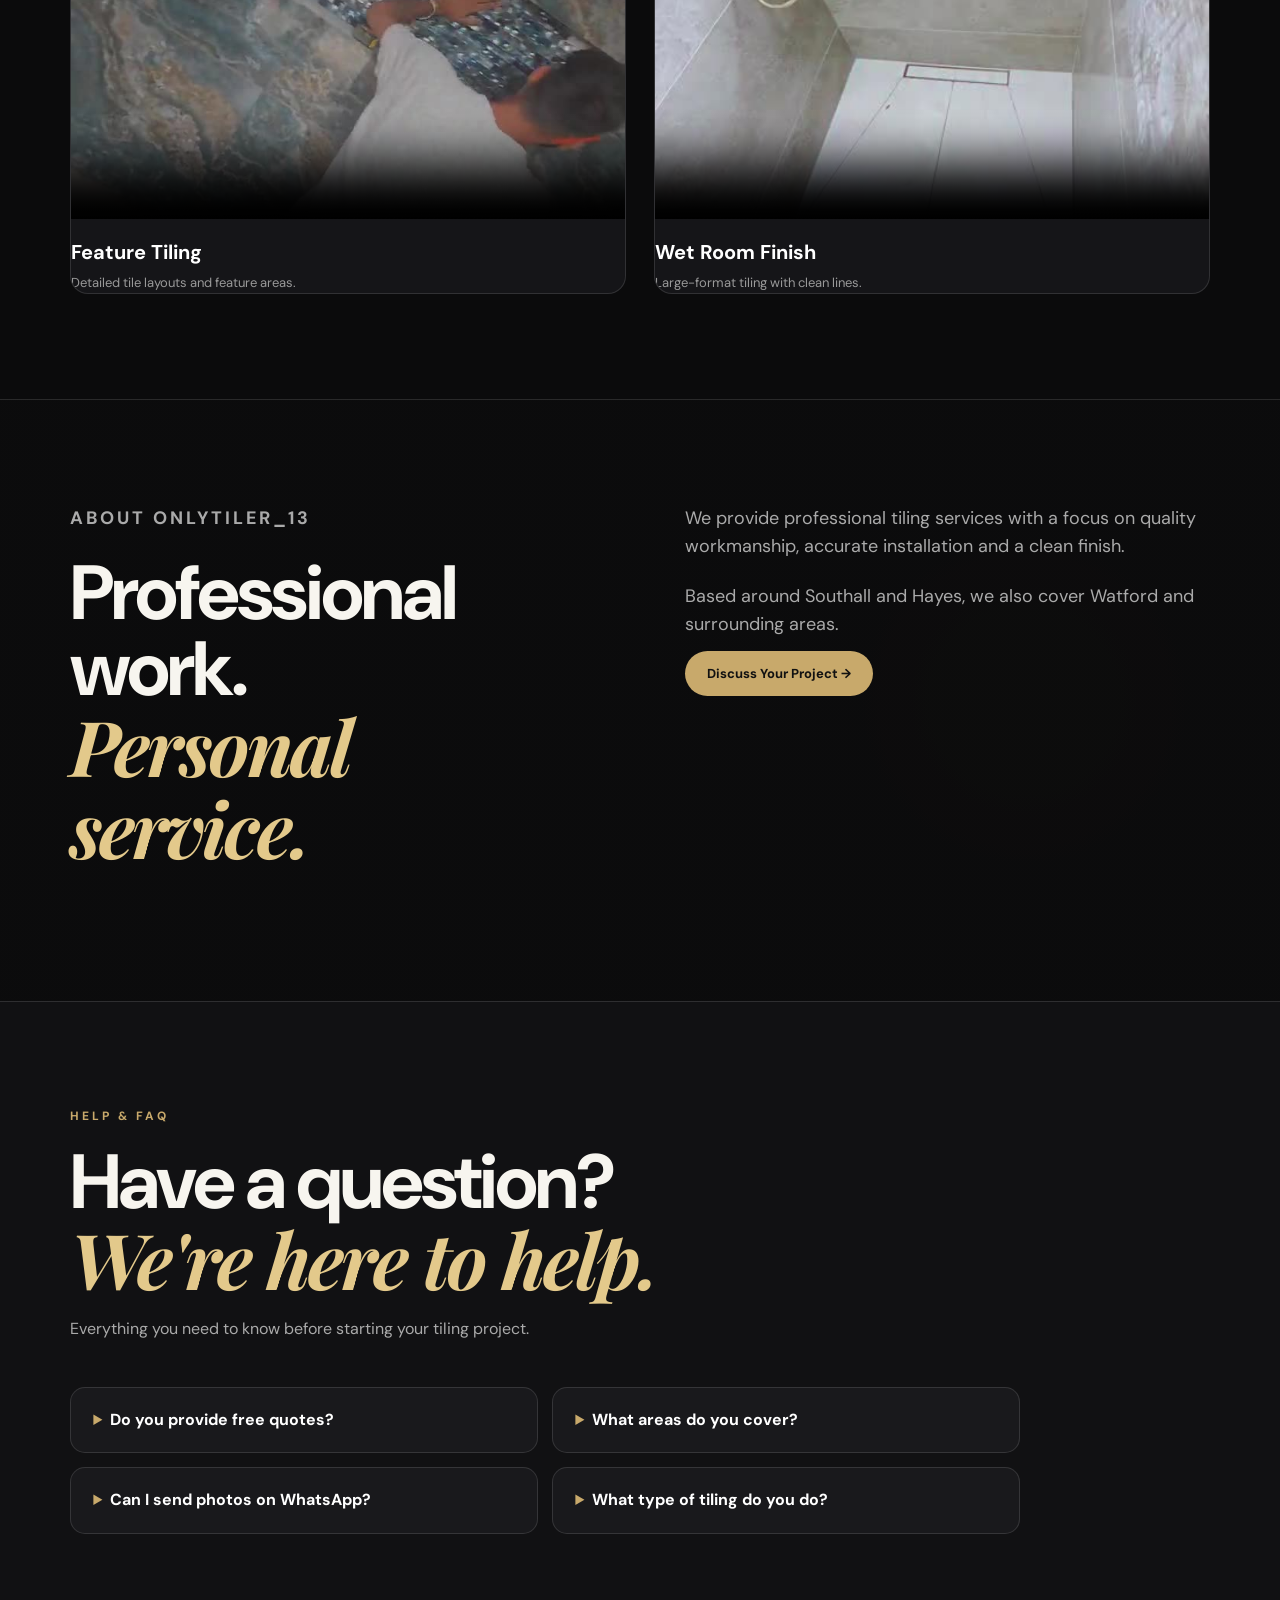
==== commit 6346f04a: "Update index.html" ====
--- a/index.html
+++ b/index.html
@@ -235,3 +235,14 @@
     <details>
       <summary>What type of tiling do you do?</summary>
       <p>Bathrooms, wet rooms, floors, walls, feature areas, porcelain, ceramic and large-format til
+
+  <script>
+document.querySelector('.menu').addEventListener('click',function(){
+  document.querySelector('.nav').classList.toggle('open');
+});
+document.querySelectorAll('.nav nav a').forEach(function(link){
+  link.addEventListener('click',function(){
+    document.querySelector('.nav').classList.remove('open');
+  });
+});
+  </script>      
--- a/style.css
+++ b/style.css
@@ -14,3 +14,571 @@
 .hero-media img{object-position:center}
 @media(max-width:850px){.video-grid{grid-template-columns:1fr}}
 @media(max-width:520px){.video-frame{aspect-ratio:9/12}}
+/* ================================
+   ONLYTILER_13 PREMIUM UPDATE
+   ================================ */
+
+:root{
+  --black:#0b0b0c;
+  --dark:#121214;
+  --card:#18181b;
+  --gold:#c8a96b;
+  --gold-light:#e3c98b;
+  --white:#f7f5ef;
+  --muted:#aaa7a0;
+  --line:rgba(255,255,255,.12);
+}
+
+html{
+  scroll-behavior:smooth;
+}
+
+body{
+  background:var(--black);
+  color:var(--white);
+  overflow-x:hidden;
+}
+
+.nav{
+  background:rgba(11,11,12,.94);
+  border-bottom:1px solid var(--line);
+  backdrop-filter:blur(14px);
+}
+
+.nav nav a{
+  color:#eee;
+}
+
+.nav nav a:hover{
+  color:var(--gold-light);
+}
+
+.nav-cta{
+  background:var(--gold)!important;
+  color:#111!important;
+  border-radius:30px;
+  padding:12px 20px!important;
+}
+
+.brand img{
+  max-height:52px;
+  width:auto;
+}
+
+.menu{
+  color:white;
+  border:1px solid var(--line);
+  background:#171719;
+  border-radius:12px;
+}
+
+.hero{
+  background:
+    radial-gradient(circle at 80% 20%,rgba(200,169,107,.14),transparent 35%),
+    var(--black);
+  min-height:90vh;
+}
+
+.hero-copy{
+  position:relative;
+  z-index:2;
+}
+
+.eyebrow{
+  color:var(--gold);
+  letter-spacing:3px;
+  font-weight:700;
+  font-size:12px;
+}
+
+.hero h1,
+.heading h2,
+.about h2,
+.contact h2{
+  color:var(--white);
+}
+
+.hero h1 em,
+.heading h2 em,
+.about h2 em,
+.contact h2 em{
+  color:var(--gold-light);
+}
+
+.hero-copy>p:not(.eyebrow){
+  color:#bbb9b3;
+}
+
+.hero-media{
+  position:relative;
+  overflow:hidden;
+  border-radius:22px;
+  box-shadow:0 25px 70px rgba(0,0,0,.5);
+}
+
+.hero-media img{
+  width:100%;
+  height:100%;
+  object-fit:cover;
+  display:block;
+  filter:saturate(.9);
+}
+
+.floating{
+  position:absolute;
+  bottom:18px;
+  left:18px;
+  right:18px;
+  padding:13px 16px;
+  border:1px solid rgba(255,255,255,.2);
+  background:rgba(0,0,0,.65);
+  backdrop-filter:blur(10px);
+  color:var(--gold-light);
+  font-size:11px;
+  letter-spacing:2px;
+  text-align:center;
+  border-radius:12px;
+}
+
+.actions{
+  display:flex;
+  flex-wrap:wrap;
+  gap:12px;
+  margin-top:25px;
+}
+
+.btn{
+  border-radius:30px!important;
+  padding:14px 22px!important;
+  font-weight:700;
+  text-decoration:none;
+  transition:.25s ease;
+}
+
+.btn:hover{
+  transform:translateY(-2px);
+}
+
+.btn.dark{
+  background:var(--gold)!important;
+  color:#111!important;
+}
+
+.btn.whatsapp,
+.whatsapp{
+  background:#25d366!important;
+  color:white!important;
+}
+
+.social-buttons{
+  display:flex;
+  gap:10px;
+  margin-top:14px;
+  flex-wrap:wrap;
+}
+
+.social-buttons a{
+  color:var(--white);
+  border:1px solid var(--line);
+  border-radius:30px;
+  padding:9px 15px;
+  text-decoration:none;
+  font-size:13px;
+}
+
+.social-buttons a:hover{
+  border-color:var(--gold);
+  color:var(--gold-light);
+}
+
+.areas span{
+  border-color:var(--line)!important;
+  color:#aaa!important;
+}
+
+.intro{
+  background:#111113!important;
+  border-top:1px solid var(--line);
+  border-bottom:1px solid var(--line);
+}
+
+.intro b{
+  color:var(--gold-light);
+}
+
+.intro small{
+  color:#999;
+}
+
+.section{
+  background:var(--black);
+}
+
+.heading{
+  margin-bottom:45px;
+}
+
+.section-lead{
+  color:#aaa!important;
+}
+
+.service-grid{
+  gap:18px;
+}
+
+.service-grid article{
+  background:linear-gradient(145deg,#19191c,#101012)!important;
+  border:1px solid var(--line);
+  border-radius:18px;
+  padding:28px!important;
+  transition:.25s ease;
+}
+
+.service-grid article:hover{
+  transform:translateY(-5px);
+  border-color:rgba(200,169,107,.5);
+}
+
+.service-grid i{
+  color:var(--gold)!important;
+}
+
+.service-grid h3{
+  color:white!important;
+}
+
+.service-grid p{
+  color:#aaa!important;
+}
+
+.work{
+  background:#101012!important;
+}
+
+.gallery{
+  gap:16px!important;
+}
+
+.gallery figure{
+  border-radius:16px!important;
+  overflow:hidden;
+  border:1px solid var(--line);
+  background:#18181b;
+}
+
+.gallery figure img{
+  transition:transform .5s ease;
+}
+
+.gallery figure:hover img{
+  transform:scale(1.04);
+}
+
+.gallery figcaption{
+  background:linear-gradient(transparent,rgba(0,0,0,.9))!important;
+}
+
+.gallery figcaption strong{
+  color:white;
+}
+
+.gallery figcaption small{
+  color:#ccc;
+}
+
+.video-gallery{
+  background:#0b0b0c!important;
+}
+
+.video-card{
+  background:#151518!important;
+  border:1px solid var(--line)!important;
+  border-radius:18px;
+  overflow:hidden;
+}
+
+.video-frame{
+  border-radius:0!important;
+}
+
+.video-card h3{
+  color:white!important;
+}
+
+.video-card p{
+  color:#999!important;
+}
+
+.about{
+  background:
+    linear-gradient(rgba(11,11,12,.94),rgba(11,11,12,.94)),
+    radial-gradient(circle at 80% 50%,rgba(200,169,107,.12),transparent 40%);
+  border-top:1px solid var(--line);
+}
+
+.about p{
+  color:#aaa!important;
+}
+
+.help{
+  background:#111113!important;
+  border-top:1px solid var(--line);
+}
+
+.faq-grid{
+  display:grid;
+  grid-template-columns:repeat(2,minmax(0,1fr));
+  gap:14px;
+  max-width:950px;
+}
+
+.faq-grid details{
+  background:#19191c;
+  border:1px solid var(--line);
+  border-radius:15px;
+  padding:20px 22px;
+}
+
+.faq-grid summary{
+  color:white;
+  cursor:pointer;
+  font-weight:700;
+}
+
+.faq-grid summary::marker{
+  color:var(--gold);
+}
+
+.faq-grid p{
+  color:#aaa;
+  line-height:1.7;
+  margin:15px 0 0;
+}
+
+.help-actions{
+  display:flex;
+  gap:12px;
+  flex-wrap:wrap;
+  margin-top:28px;
+}
+
+.contact{
+  background:
+    radial-gradient(circle at 10% 30%,rgba(200,169,107,.13),transparent 35%),
+    #09090a!important;
+  border-top:1px solid var(--line);
+}
+
+.contact p{
+  color:#aaa;
+}
+
+.contact-card{
+  background:#151518!important;
+  border:1px solid var(--line);
+  border-radius:20px;
+  overflow:hidden;
+}
+
+.contact-row{
+  display:flex;
+  justify-content:space-between;
+  gap:20px;
+  padding:20px;
+  border-bottom:1px solid var(--line);
+  color:white;
+  text-decoration:none;
+}
+
+.contact-row span{
+  color:var(--gold);
+  font-size:11px;
+  letter-spacing:2px;
+}
+
+.contact-row b{
+  text-align:right;
+}
+
+.contact-row:hover b{
+  color:var(--gold-light);
+}
+
+.contact-big-buttons{
+  display:flex;
+  gap:12px;
+  flex-wrap:wrap;
+  margin-top:25px;
+}
+
+.contact-action{
+  display:inline-block;
+  padding:15px 22px;
+  border-radius:30px;
+  background:var(--gold);
+  color:#111;
+  text-decoration:none;
+  font-weight:700;
+}
+
+.quote{
+  display:block;
+  padding:20px;
+  background:var(--gold);
+  color:#111!important;
+  text-align:center;
+  font-weight:800;
+  text-decoration:none;
+}
+
+.admin-link{
+  background:#0d0d0f!important;
+  border-top:1px solid var(--line);
+}
+
+footer{
+  background:#070708!important;
+  border-top:1px solid var(--line);
+}
+
+footer b{
+  color:var(--gold-light);
+}
+
+footer span{
+  color:#888;
+}
+
+.footer-socials{
+  display:flex;
+  gap:18px;
+  flex-wrap:wrap;
+}
+
+.footer-socials a{
+  color:#aaa;
+  text-decoration:none;
+}
+
+.footer-socials a:hover{
+  color:var(--gold);
+}
+
+.floating-whatsapp{
+  position:fixed;
+  right:20px;
+  bottom:20px;
+  width:58px;
+  height:58px;
+  border-radius:50%;
+  background:#25d366;
+  color:white;
+  display:flex;
+  align-items:center;
+  justify-content:center;
+  font-size:27px;
+  text-decoration:none;
+  z-index:999;
+  box-shadow:0 8px 30px rgba(0,0,0,.45);
+}
+
+@media(max-width:850px){
+
+  .nav{
+    padding:12px 18px!important;
+  }
+
+  .nav nav{
+    background:#111113!important;
+    border:1px solid var(--line);
+    border-radius:16px;
+    padding:12px!important;
+  }
+
+  .nav nav a{
+    padding:14px!important;
+  }
+
+  .hero{
+    min-height:auto;
+    padding-top:55px!important;
+    padding-bottom:55px!important;
+  }
+
+  .hero-media{
+    margin-top:30px;
+    min-height:360px;
+  }
+
+  .faq-grid{
+    grid-template-columns:1fr;
+  }
+
+  .contact-row{
+    flex-direction:column;
+    gap:7px;
+  }
+
+  .contact-row b{
+    text-align:left;
+  }
+}
+
+@media(max-width:520px){
+
+  .hero h1{
+    font-size:44px!important;
+    line-height:1.02!important;
+  }
+
+  .heading h2,
+  .about h2,
+  .contact h2{
+    font-size:35px!important;
+  }
+
+  .hero-media{
+    min-height:300px;
+    border-radius:16px;
+  }
+
+  .actions{
+    flex-direction:column;
+  }
+
+  .actions .btn,
+  .help-actions .btn{
+    width:100%;
+    text-align:center;
+  }
+
+  .social-buttons a{
+    flex:1;
+    text-align:center;
+  }
+
+  .floating-whatsapp{
+    right:15px;
+    bottom:15px;
+  }
+
+  .faq-grid details{
+    padding:18px;
+  }
+
+  .contact-big-buttons{
+    flex-direction:column;
+  }
+
+  .contact-action{
+    text-align:center;
+  }
+
+  footer{
+    text-align:center;
+  }
+
+  .footer-socials{
+    justify-content:center;
+  }
+}
